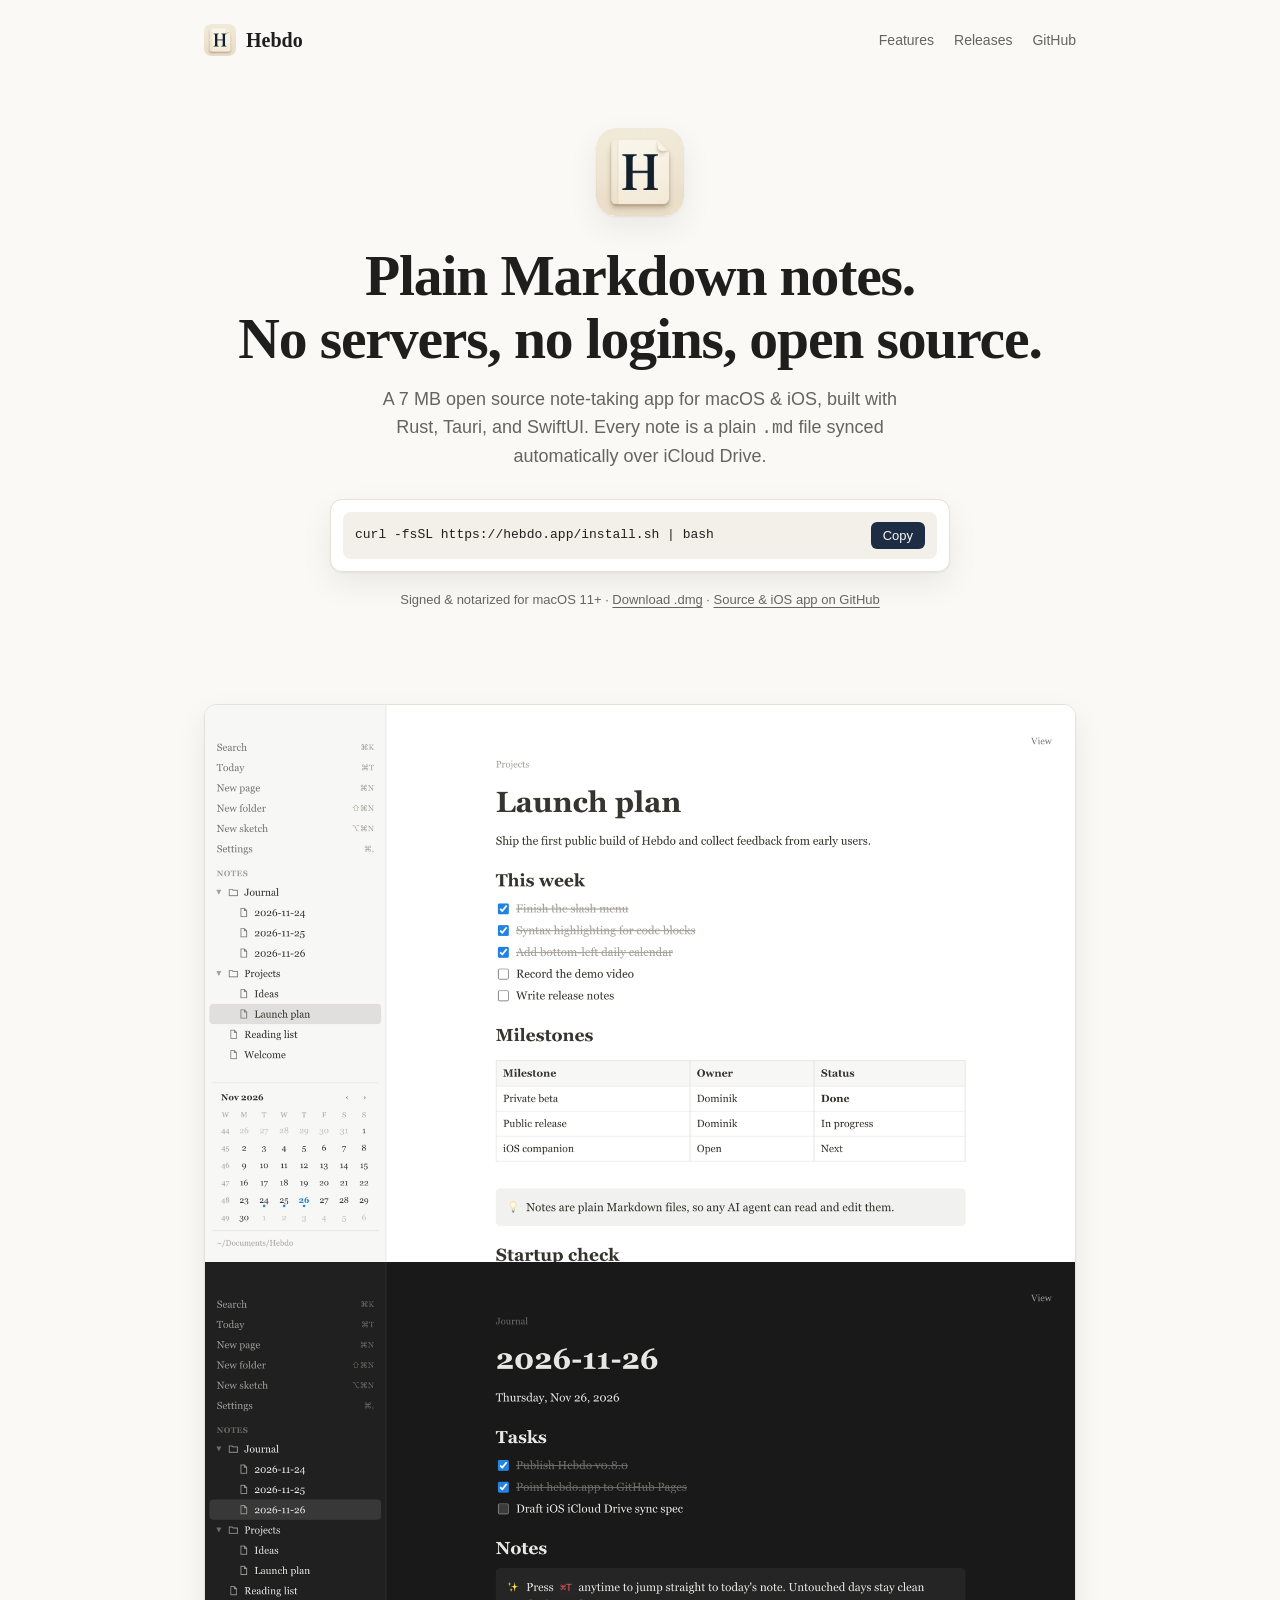
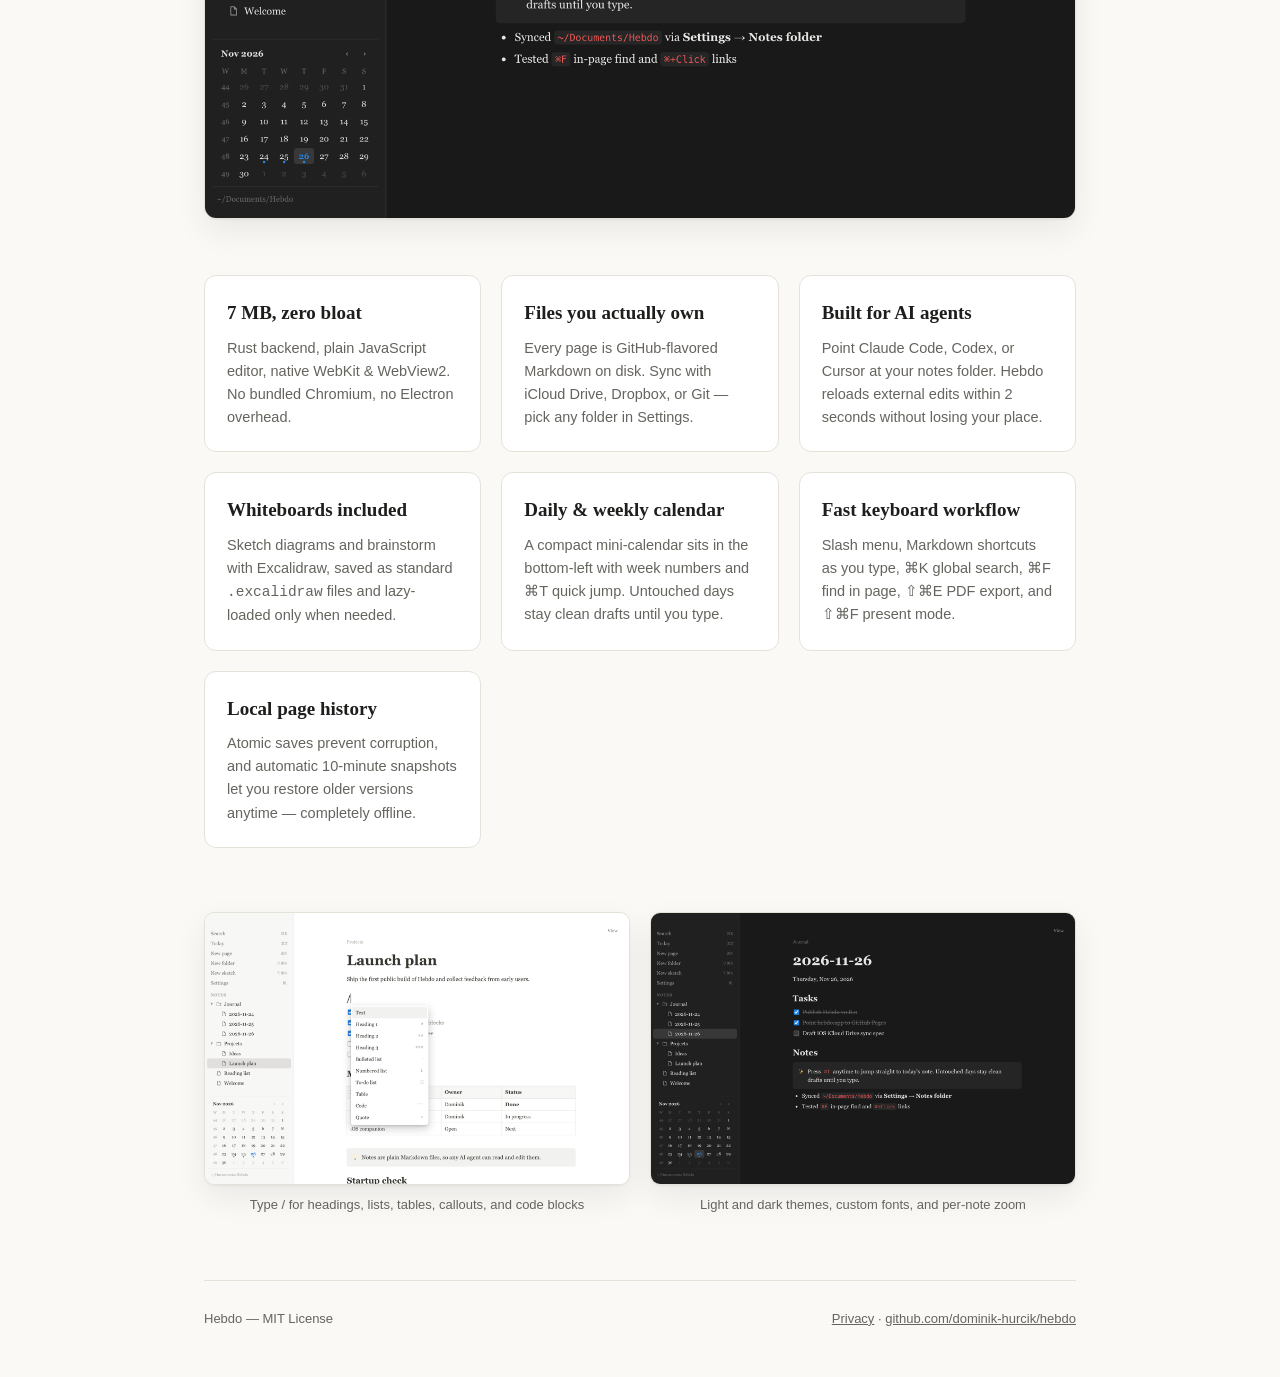
==== docs/index.html @ 8ddcd6f9 "Add iPhone Duo/iPad split layout, 720pt reading width, export compliance, and updated headline (iOS " ====
<!doctype html>
<html lang="en">
<head>
  <meta charset="utf-8">
  <meta name="viewport" content="width=device-width, initial-scale=1">
  <title>Hebdo — Fast, local Markdown notes &amp; sketches</title>
  <meta name="description" content="A fast, open source Markdown note-taking app for macOS and iOS. Synced automatically via iCloud Drive — no servers, no logins.">
  <link rel="icon" type="image/png" href="icon.png">
  <style>
    :root {
      color-scheme: light dark;
      --bg: #faf9f5;
      --surface: #ffffff;
      --subtle: #f2f0e8;
      --text: #1e1e1c;
      --muted: #66645e;
      --border: #e5e2d9;
      --accent: #1d2d44;
      --accent-fg: #faf9f5;
      --shadow: 0 1px 2px rgba(0,0,0,0.05), 0 12px 32px rgba(0,0,0,0.07);
      --serif: ui-serif, "New York", Georgia, serif;
      --sans: -apple-system, BlinkMacSystemFont, "Segoe UI", Helvetica, sans-serif;
      --mono: ui-monospace, SFMono-Regular, Menlo, monospace;
    }
    @media (prefers-color-scheme: dark) {
      :root {
        --bg: #161615;
        --surface: #1e1e1c;
        --subtle: #252522;
        --text: #ecebe4;
        --muted: #9a9890;
        --border: #2f2f2b;
        --accent: #ecebe4;
        --accent-fg: #161615;
        --shadow: 0 1px 2px rgba(0,0,0,0.3), 0 16px 40px rgba(0,0,0,0.45);
      }
    }
    * { box-sizing: border-box; }
    body {
      margin: 0;
      background: var(--bg);
      color: var(--text);
      font: 16px/1.6 var(--sans);
      -webkit-font-smoothing: antialiased;
    }
    a { color: inherit; }
    .wrap { max-width: 920px; margin: 0 auto; padding: 0 24px; }

    header {
      display: flex; align-items: center; justify-content: space-between;
      padding: 24px 0;
    }
    .brand { display: flex; align-items: center; gap: 10px; text-decoration: none; font-family: var(--serif); font-size: 20px; font-weight: 700; }
    .brand img { width: 32px; height: 32px; border-radius: 7px; }
    nav { display: flex; gap: 20px; font-size: 14px; color: var(--muted); }
    nav a { text-decoration: none; }
    nav a:hover { color: var(--text); }

    .hero { text-align: center; padding: 48px 0 40px; }
    .hero-icon { width: 88px; height: 88px; border-radius: 20px; box-shadow: var(--shadow); margin-bottom: 20px; }
    h1 {
      font-family: var(--serif);
      font-size: clamp(2.4rem, 5vw, 3.6rem);
      line-height: 1.1;
      letter-spacing: -0.02em;
      margin: 0 0 16px;
    }
    .lead {
      max-width: 560px; margin: 0 auto 28px;
      font-size: 18px; color: var(--muted); line-height: 1.55;
    }

    .install-card {
      max-width: 620px; margin: 0 auto 18px;
      background: var(--surface); border: 1px solid var(--border);
      border-radius: 12px; padding: 12px; box-shadow: var(--shadow);
      text-align: left;
    }
    .tabs { display: flex; gap: 6px; margin-bottom: 10px; }
    .tab {
      border: 0; background: none; color: var(--muted); cursor: pointer;
      padding: 5px 12px; border-radius: 7px; font: 500 13px var(--sans);
    }
    .tab.active { background: var(--subtle); color: var(--text); }
    .cmd-row {
      display: flex; align-items: center; gap: 10px;
      background: var(--subtle); border-radius: 8px; padding: 10px 12px;
    }
    .cmd-row code {
      flex: 1; font: 13px/1.4 var(--mono); overflow-x: auto; white-space: nowrap;
      user-select: all;
    }
    .copy-btn {
      flex: none; border: 0; background: var(--accent); color: var(--accent-fg);
      border-radius: 6px; padding: 6px 12px; font: 500 13px var(--sans); cursor: pointer;
    }
    .copy-btn:hover { opacity: 0.9; }
    .alt-links { font-size: 13px; color: var(--muted); }
    .alt-links a { text-decoration: underline; text-underline-offset: 3px; }

    .shot {
      margin: 40px auto 56px;
      border-radius: 12px; overflow: hidden;
      border: 1px solid var(--border); box-shadow: var(--shadow);
    }
    .shot img { display: block; width: 100%; height: auto; }
    .shot-dark { display: none; }
    @media (prefers-color-scheme: dark) {
      .shot-light { display: none; }
      .shot-dark { display: block; }
    }

    .grid {
      display: grid; grid-template-columns: repeat(auto-fit, minmax(250px, 1fr));
      gap: 20px; margin: 40px 0 64px;
    }
    .card {
      background: var(--surface); border: 1px solid var(--border);
      border-radius: 12px; padding: 22px;
    }
    .card h3 { font-family: var(--serif); font-size: 19px; margin: 0 0 8px; }
    .card p { margin: 0; font-size: 14.5px; color: var(--muted); }

    .pair {
      display: grid; grid-template-columns: repeat(auto-fit, minmax(300px, 1fr));
      gap: 20px; margin: 0 0 64px;
    }
    .pair figure { margin: 0; }
    .pair img {
      display: block; width: 100%; border-radius: 10px;
      border: 1px solid var(--border); box-shadow: var(--shadow);
    }
    .pair figcaption { font-size: 13px; color: var(--muted); text-align: center; margin-top: 10px; }

    footer {
      border-top: 1px solid var(--border);
      padding: 28px 0 48px;
      display: flex; flex-wrap: wrap; justify-content: space-between; gap: 12px;
      font-size: 13px; color: var(--muted);
    }
  </style>
</head>
<body>
  <div class="wrap">
    <header>
      <a class="brand" href="/"><img src="icon.png" alt="">Hebdo</a>
      <nav>
        <a href="#features">Features</a>
        <a href="https://github.com/dominik-hurcik/hebdo/releases/latest">Releases</a>
        <a href="https://github.com/dominik-hurcik/hebdo">GitHub</a>
      </nav>
    </header>

    <section class="hero">
      <img class="hero-icon" src="icon.png" alt="Hebdo icon">
      <h1>Plain Markdown notes.<br>No servers, no logins, open source.</h1>
      <p class="lead">
        A 7 MB open source note-taking app for macOS &amp; iOS, built with Rust, Tauri, and SwiftUI.
        Every note is a plain <code>.md</code> file synced automatically over iCloud Drive.
      </p>

      <div class="install-card">
        <div class="cmd-row">
          <code id="install-cmd">curl -fsSL https://hebdo.app/install.sh | bash</code>
          <button class="copy-btn" id="copy-btn" type="button">Copy</button>
        </div>
      </div>
      <p class="alt-links">
        Signed &amp; notarized for macOS 11+ ·
        <a href="https://github.com/dominik-hurcik/hebdo/releases/latest/download/Hebdo.dmg">Download .dmg</a> ·
        <a href="https://github.com/dominik-hurcik/hebdo">Source &amp; iOS app on GitHub</a>
      </p>
    </section>

    <div class="shot">
      <img class="shot-light" src="light.png" alt="Hebdo light theme showing to-dos, a table, a callout and a code block">
      <img class="shot-dark" src="dark.png" alt="Hebdo dark theme">
    </div>

    <section id="features" class="grid">
      <div class="card">
        <h3>7 MB, zero bloat</h3>
        <p>Rust backend, plain JavaScript editor, native WebKit &amp; WebView2. No bundled Chromium, no Electron overhead.</p>
      </div>
      <div class="card">
        <h3>Files you actually own</h3>
        <p>Every page is GitHub-flavored Markdown on disk. Sync with iCloud Drive, Dropbox, or Git — pick any folder in Settings.</p>
      </div>
      <div class="card">
        <h3>Built for AI agents</h3>
        <p>Point Claude Code, Codex, or Cursor at your notes folder. Hebdo reloads external edits within 2 seconds without losing your place.</p>
      </div>
      <div class="card">
        <h3>Whiteboards included</h3>
        <p>Sketch diagrams and brainstorm with Excalidraw, saved as standard <code>.excalidraw</code> files and lazy-loaded only when needed.</p>
      </div>
      <div class="card">
        <h3>Daily &amp; weekly calendar</h3>
        <p>A compact mini-calendar sits in the bottom-left with week numbers and ⌘T quick jump. Untouched days stay clean drafts until you type.</p>
      </div>
      <div class="card">
        <h3>Fast keyboard workflow</h3>
        <p>Slash menu, Markdown shortcuts as you type, ⌘K global search, ⌘F find in page, ⇧⌘E PDF export, and ⇧⌘F present mode.</p>
      </div>
      <div class="card">
        <h3>Local page history</h3>
        <p>Atomic saves prevent corruption, and automatic 10-minute snapshots let you restore older versions anytime — completely offline.</p>
      </div>
    </section>

    <section class="pair">
      <figure>
        <img src="slash.png" alt="Slash menu with block types">
        <figcaption>Type / for headings, lists, tables, callouts, and code blocks</figcaption>
      </figure>
      <figure>
        <img src="dark.png" alt="Hebdo dark theme">
        <figcaption>Light and dark themes, custom fonts, and per-note zoom</figcaption>
      </figure>
    </section>

    <footer>
      <span>Hebdo — MIT License</span>
      <span><a href="privacy.html">Privacy</a> · <a href="https://github.com/dominik-hurcik/hebdo">github.com/dominik-hurcik/hebdo</a></span>
    </footer>
  </div>

  <script>
    const cmdEl = document.getElementById('install-cmd');
    const copyBtn = document.getElementById('copy-btn');
    copyBtn.addEventListener('click', () => {
      navigator.clipboard.writeText(cmdEl.textContent).then(() => {
        copyBtn.textContent = 'Copied';
        setTimeout(() => (copyBtn.textContent = 'Copy'), 1500);
      });
    });
  </script>
</body>
</html>
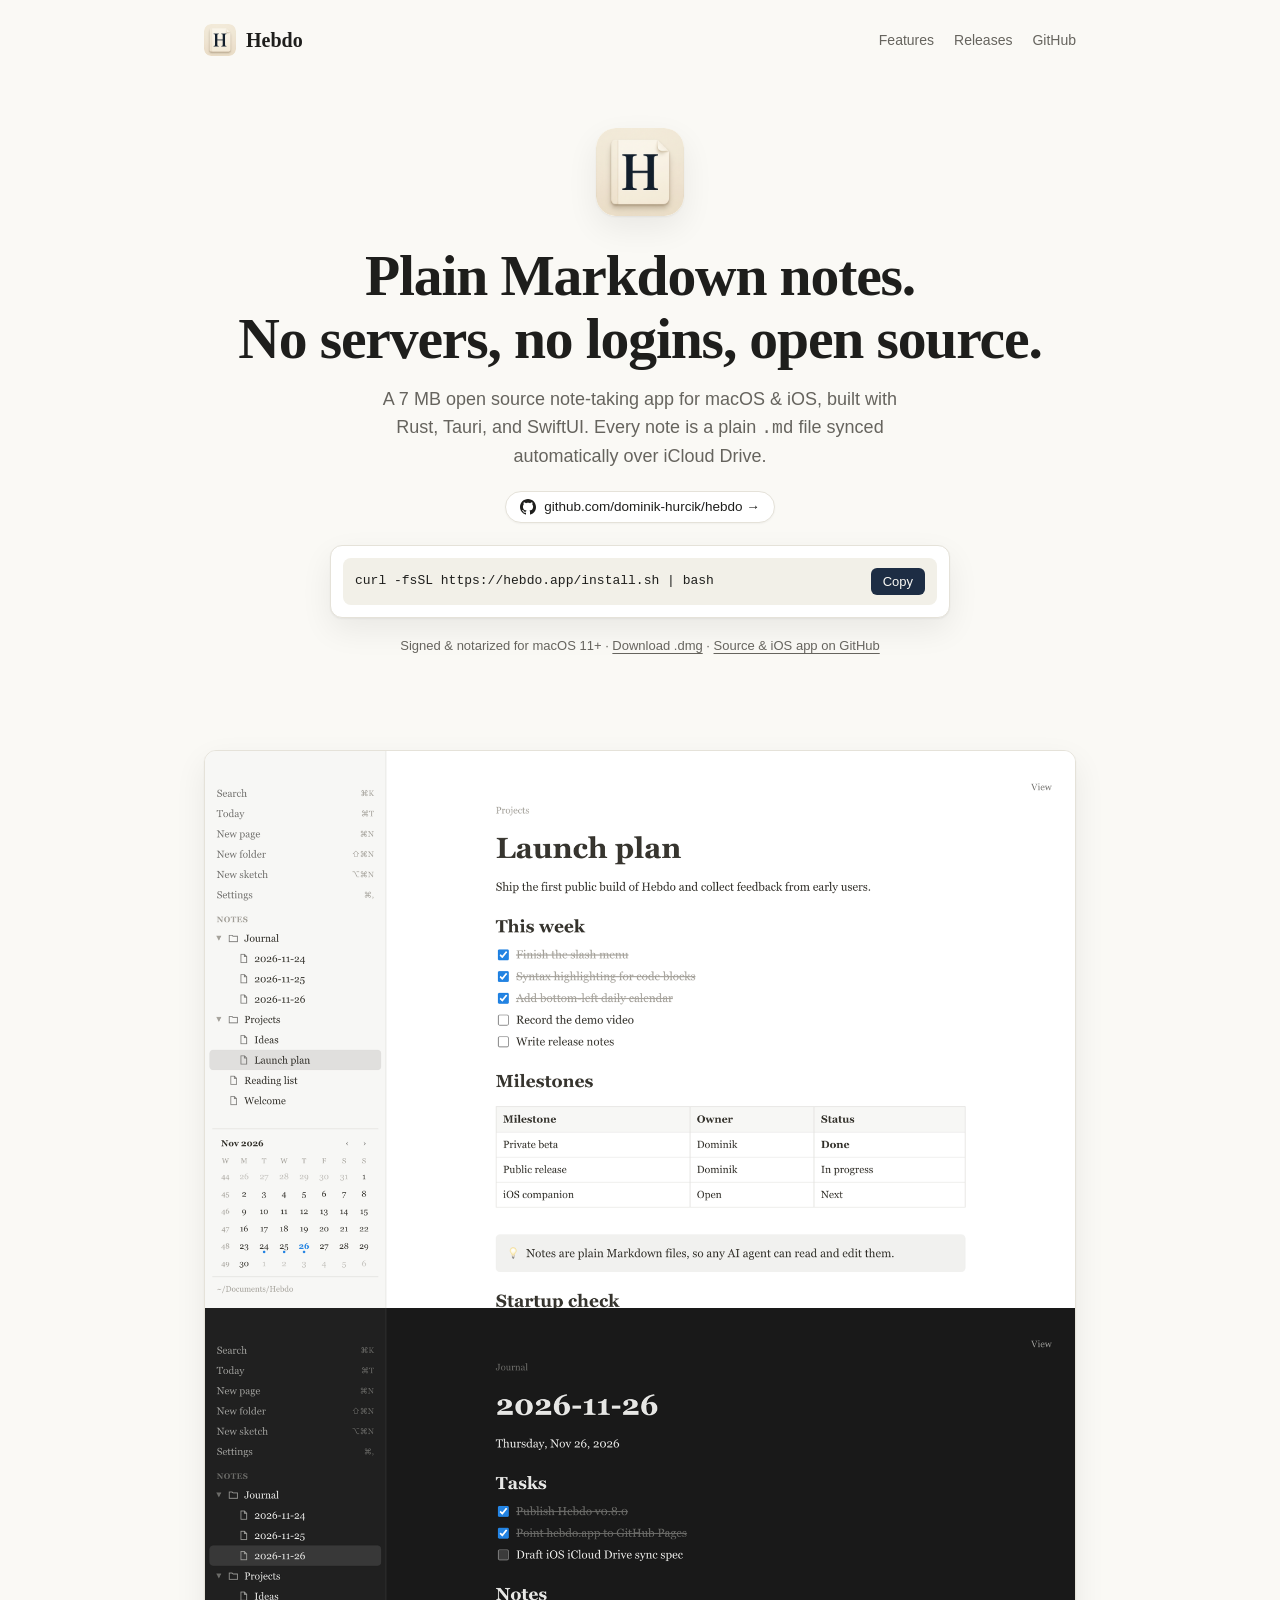
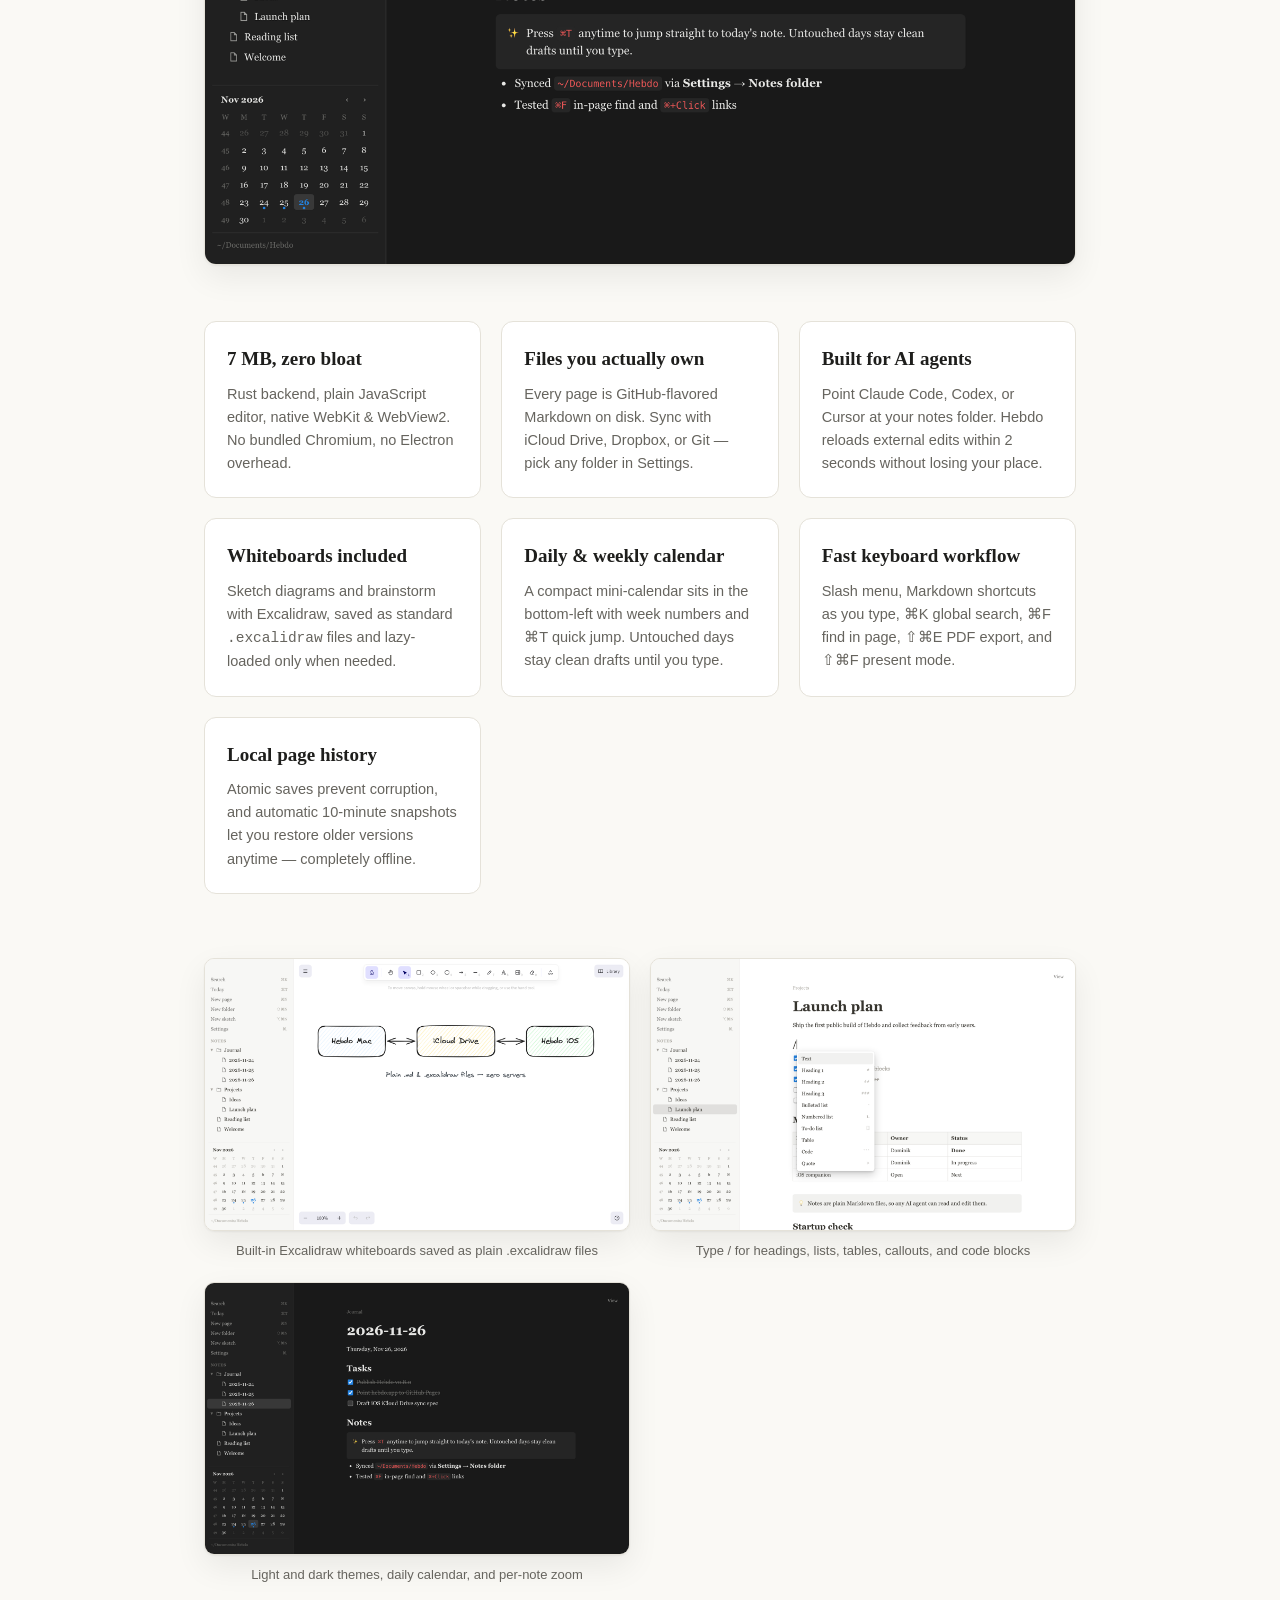
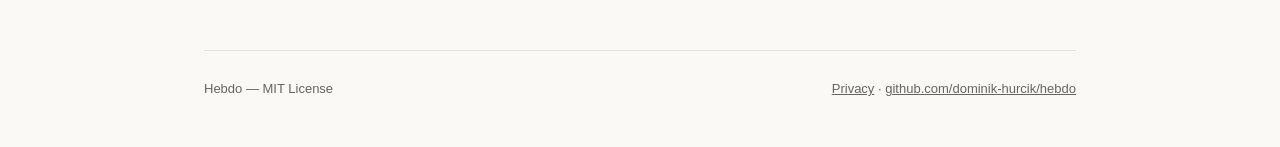
==== commit 60f8a706: "Add Sketch whiteboard screenshot and GitHub pill link to hebdo.app" ====
--- a/docs/index.html
+++ b/docs/index.html
@@ -66,9 +66,19 @@
       margin: 0 0 16px;
     }
     .lead {
-      max-width: 560px; margin: 0 auto 28px;
+      max-width: 560px; margin: 0 auto 20px;
       font-size: 18px; color: var(--muted); line-height: 1.55;
     }
+    .gh-pill {
+      display: inline-flex; align-items: center; gap: 8px;
+      margin: 0 auto 22px; padding: 7px 14px;
+      border-radius: 999px; border: 1px solid var(--border);
+      background: var(--surface); color: var(--text);
+      text-decoration: none; font: 500 13.5px var(--sans);
+      box-shadow: 0 1px 2px rgba(0,0,0,0.04);
+    }
+    .gh-pill:hover { border-color: var(--muted); }
+    .gh-pill svg { width: 16px; height: 16px; fill: currentColor; }
 
     .install-card {
       max-width: 620px; margin: 0 auto 18px;
@@ -159,6 +169,11 @@
         Every note is a plain <code>.md</code> file synced automatically over iCloud Drive.
       </p>
 
+      <a class="gh-pill" href="https://github.com/dominik-hurcik/hebdo">
+        <svg viewBox="0 0 16 16" aria-hidden="true"><path d="M8 0C3.58 0 0 3.58 0 8c0 3.54 2.29 6.53 5.47 7.59.4.07.55-.17.55-.38 0-.19-.01-.82-.01-1.49-2.01.37-2.53-.49-2.69-.94-.09-.23-.48-.94-.82-1.13-.28-.15-.68-.52-.01-.53.63-.01 1.08.58 1.23.82.72 1.21 1.87.87 2.33.66.07-.52.28-.87.51-1.07-1.78-.2-3.64-.89-3.64-3.95 0-.87.31-1.59.82-2.15-.08-.2-.36-1.02.08-2.12 0 0 .67-.21 2.2.82.64-.18 1.32-.27 2-.27.68 0 1.36.09 2 .27 1.53-1.04 2.2-.82 2.2-.82.44 1.1.16 1.92.08 2.12.51.56.82 1.27.82 2.15 0 3.07-1.87 3.75-3.65 3.95.29.25.54.73.54 1.48 0 1.07-.01 1.93-.01 2.2 0 .21.15.46.55.38A8.01 8.01 0 0 0 16 8c0-4.42-3.58-8-8-8z"/></svg>
+        github.com/dominik-hurcik/hebdo →
+      </a>
+
       <div class="install-card">
         <div class="cmd-row">
           <code id="install-cmd">curl -fsSL https://hebdo.app/install.sh | bash</code>
@@ -210,12 +225,16 @@
 
     <section class="pair">
       <figure>
+        <img src="sketch.png" alt="Built-in Excalidraw whiteboard in Hebdo">
+        <figcaption>Built-in Excalidraw whiteboards saved as plain .excalidraw files</figcaption>
+      </figure>
+      <figure>
         <img src="slash.png" alt="Slash menu with block types">
         <figcaption>Type / for headings, lists, tables, callouts, and code blocks</figcaption>
       </figure>
       <figure>
         <img src="dark.png" alt="Hebdo dark theme">
-        <figcaption>Light and dark themes, custom fonts, and per-note zoom</figcaption>
+        <figcaption>Light and dark themes, daily calendar, and per-note zoom</figcaption>
       </figure>
     </section>
 
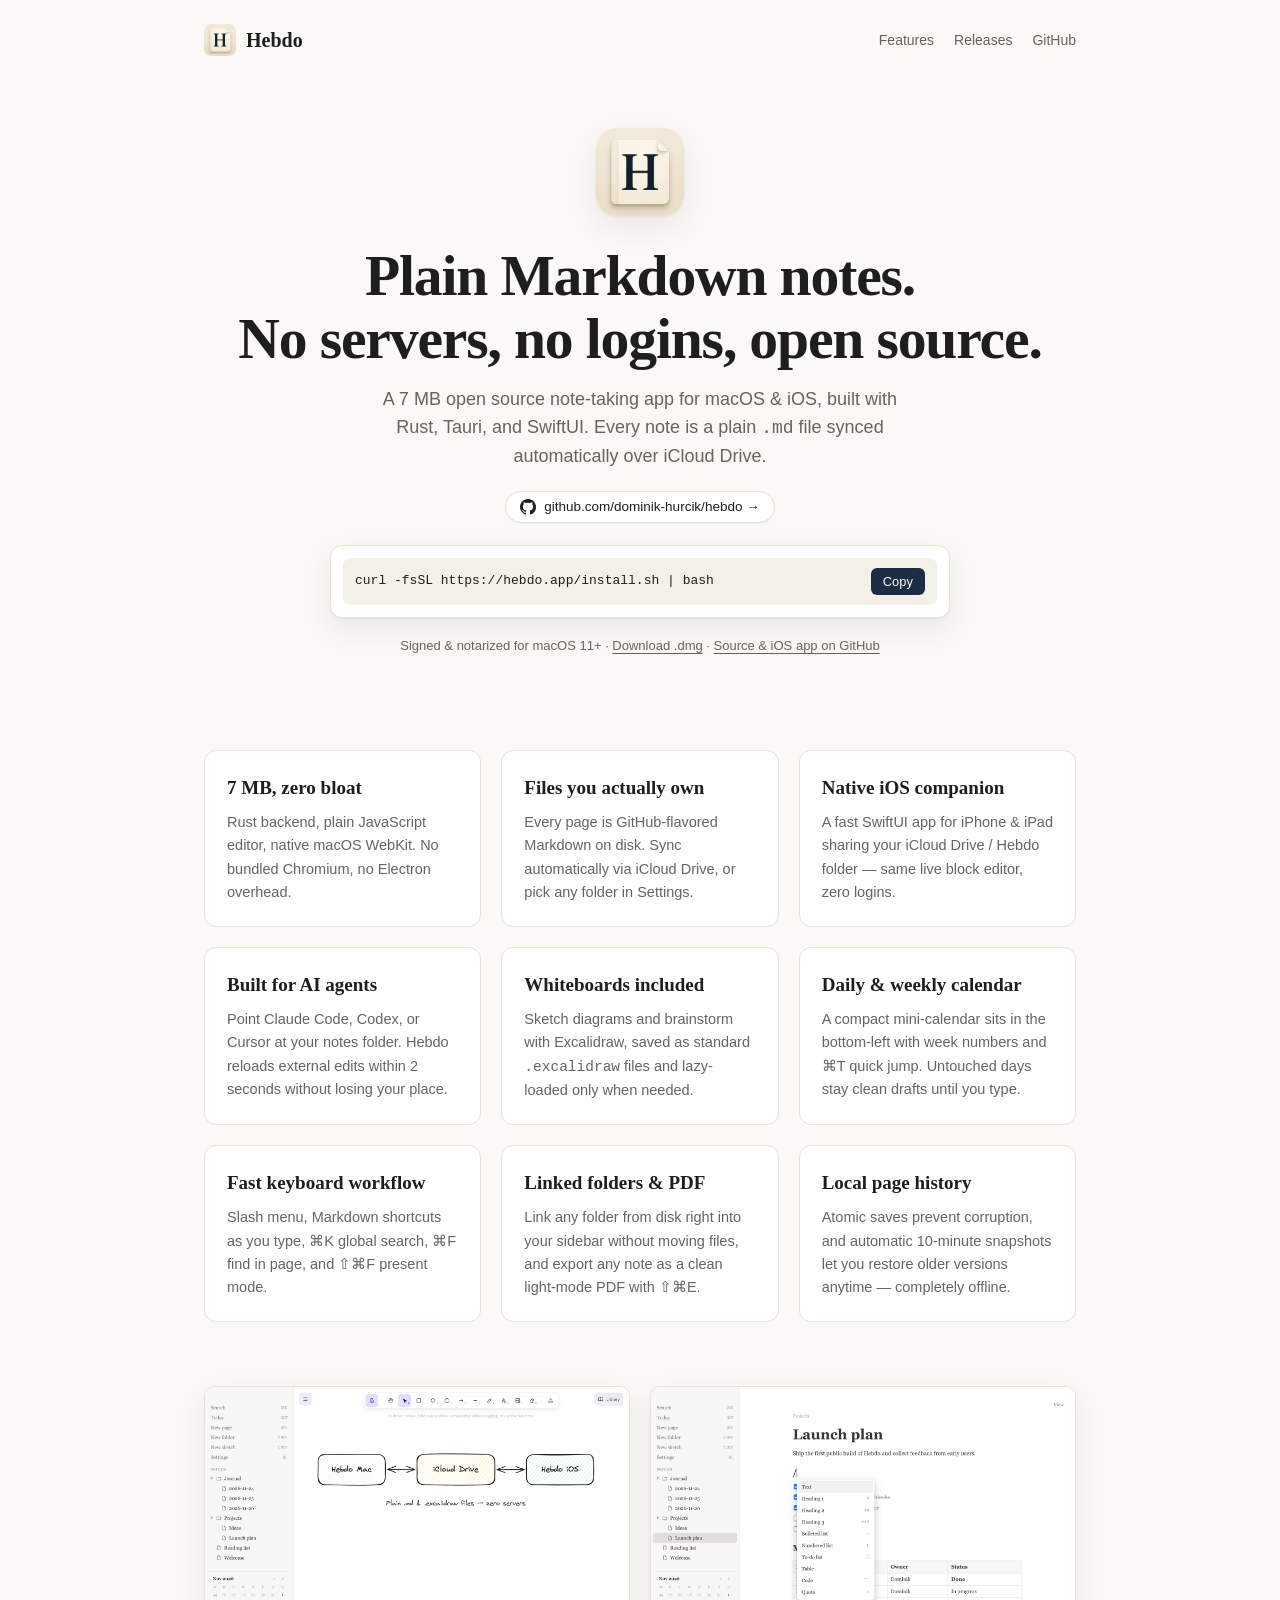
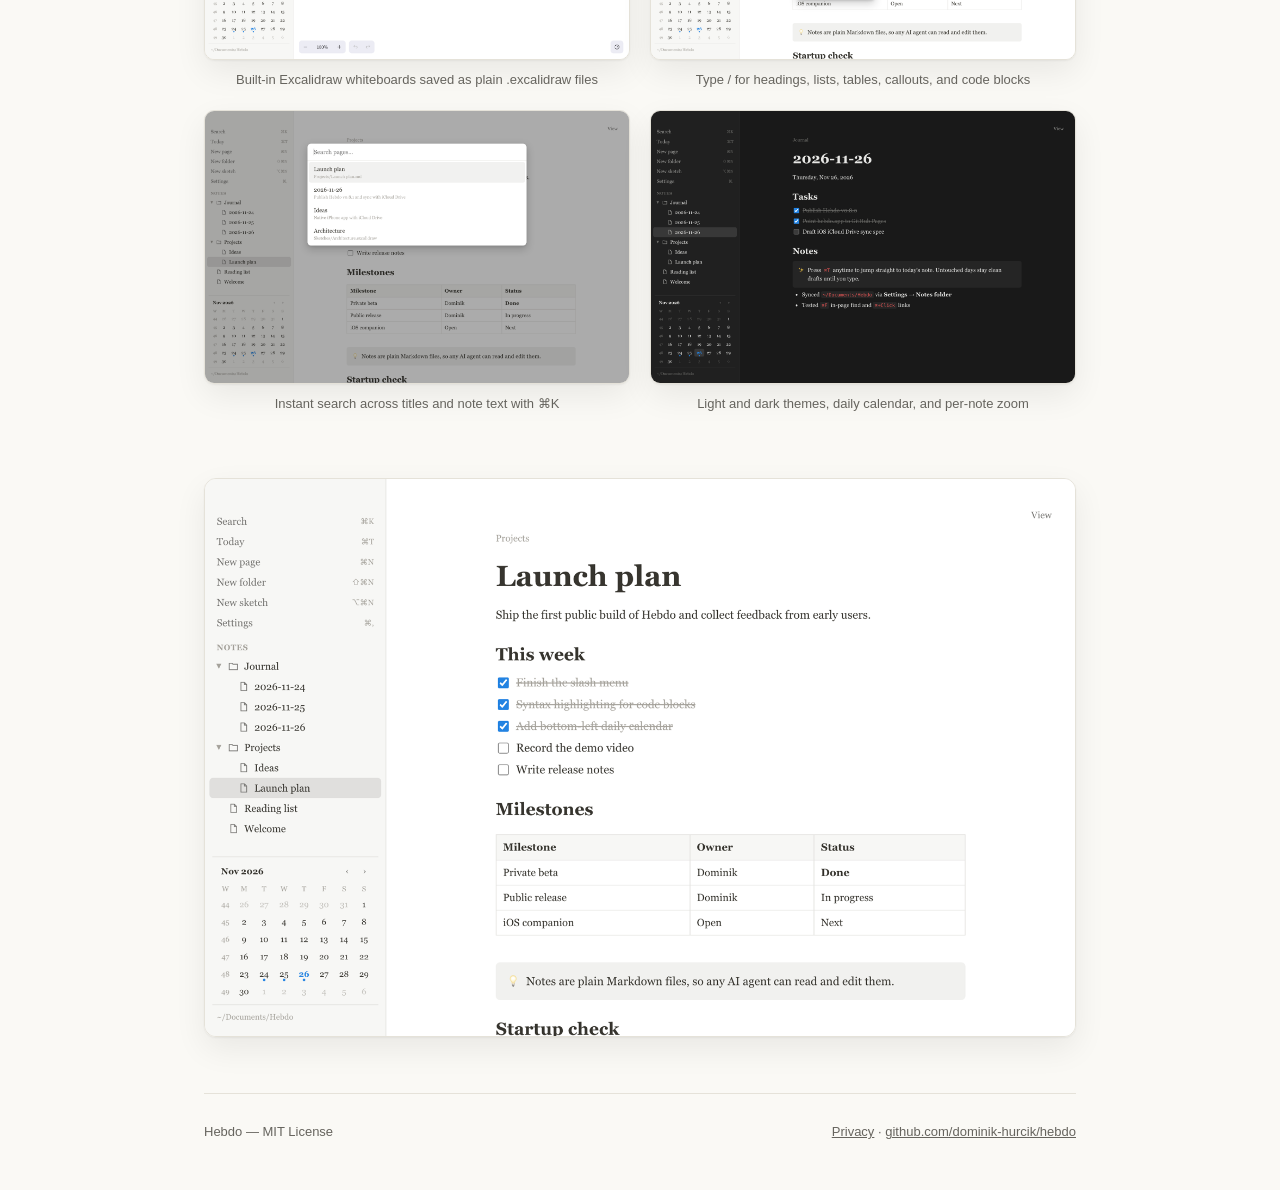
==== commit fe22aa0f: "Balance hebdo.app grids (3x3 features, 2x2 showcase) and reorder above hero shot" ====
--- a/docs/index.html
+++ b/docs/index.html
@@ -3,9 +3,11 @@
 <head>
   <meta charset="utf-8">
   <meta name="viewport" content="width=device-width, initial-scale=1">
-  <title>Hebdo — Fast, local Markdown notes &amp; sketches</title>
+  <title>Hebdo | Fast, local Markdown notes &amp; sketches</title>
   <meta name="description" content="A fast, open source Markdown note-taking app for macOS and iOS. Synced automatically via iCloud Drive — no servers, no logins.">
+  <link rel="icon" href="favicon.ico" sizes="any">
   <link rel="icon" type="image/png" href="icon.png">
+  <link rel="apple-touch-icon" href="icon.png">
   <style>
     :root {
       color-scheme: light dark;
@@ -114,10 +116,10 @@
       border: 1px solid var(--border); box-shadow: var(--shadow);
     }
     .shot img { display: block; width: 100%; height: auto; }
-    .shot-dark { display: none; }
+    .shot img.shot-dark { display: none; }
     @media (prefers-color-scheme: dark) {
-      .shot-light { display: none; }
-      .shot-dark { display: block; }
+      .shot img.shot-light { display: none; }
+      .shot img.shot-dark { display: block; }
     }
 
     .grid {
@@ -187,56 +189,68 @@
       </p>
     </section>
 
+    <section id="features" class="grid">
+      <div class="card">
+        <h3>7 MB, zero bloat</h3>
+        <p>Rust backend, plain JavaScript editor, native macOS WebKit. No bundled Chromium, no Electron overhead.</p>
+      </div>
+      <div class="card">
+        <h3>Files you actually own</h3>
+        <p>Every page is GitHub-flavored Markdown on disk. Sync automatically via iCloud Drive, or pick any folder in Settings.</p>
+      </div>
+      <div class="card">
+        <h3>Native iOS companion</h3>
+        <p>A fast SwiftUI app for iPhone &amp; iPad sharing your iCloud Drive / Hebdo folder — same live block editor, zero logins.</p>
+      </div>
+      <div class="card">
+        <h3>Built for AI agents</h3>
+        <p>Point Claude Code, Codex, or Cursor at your notes folder. Hebdo reloads external edits within 2 seconds without losing your place.</p>
+      </div>
+      <div class="card">
+        <h3>Whiteboards included</h3>
+        <p>Sketch diagrams and brainstorm with Excalidraw, saved as standard <code>.excalidraw</code> files and lazy-loaded only when needed.</p>
+      </div>
+      <div class="card">
+        <h3>Daily &amp; weekly calendar</h3>
+        <p>A compact mini-calendar sits in the bottom-left with week numbers and ⌘T quick jump. Untouched days stay clean drafts until you type.</p>
+      </div>
+      <div class="card">
+        <h3>Fast keyboard workflow</h3>
+        <p>Slash menu, Markdown shortcuts as you type, ⌘K global search, ⌘F find in page, and ⇧⌘F present mode.</p>
+      </div>
+      <div class="card">
+        <h3>Linked folders &amp; PDF</h3>
+        <p>Link any folder from disk right into your sidebar without moving files, and export any note as a clean light-mode PDF with ⇧⌘E.</p>
+      </div>
+      <div class="card">
+        <h3>Local page history</h3>
+        <p>Atomic saves prevent corruption, and automatic 10-minute snapshots let you restore older versions anytime — completely offline.</p>
+      </div>
+    </section>
+
+    <section class="pair">
+      <figure>
+        <img src="sketch.png" alt="Built-in Excalidraw whiteboard in Hebdo">
+        <figcaption>Built-in Excalidraw whiteboards saved as plain .excalidraw files</figcaption>
+      </figure>
+      <figure>
+        <img src="slash.png" alt="Slash menu with block types">
+        <figcaption>Type / for headings, lists, tables, callouts, and code blocks</figcaption>
+      </figure>
+      <figure>
+        <img src="search.png" alt="Global search palette with Cmd+K">
+        <figcaption>Instant search across titles and note text with ⌘K</figcaption>
+      </figure>
+      <figure>
+        <img src="dark.png" alt="Hebdo dark theme">
+        <figcaption>Light and dark themes, daily calendar, and per-note zoom</figcaption>
+      </figure>
+    </section>
+
     <div class="shot">
       <img class="shot-light" src="light.png" alt="Hebdo light theme showing to-dos, a table, a callout and a code block">
       <img class="shot-dark" src="dark.png" alt="Hebdo dark theme">
     </div>
-
-    <section id="features" class="grid">
-      <div class="card">
-        <h3>7 MB, zero bloat</h3>
-        <p>Rust backend, plain JavaScript editor, native WebKit &amp; WebView2. No bundled Chromium, no Electron overhead.</p>
-      </div>
-      <div class="card">
-        <h3>Files you actually own</h3>
-        <p>Every page is GitHub-flavored Markdown on disk. Sync with iCloud Drive, Dropbox, or Git — pick any folder in Settings.</p>
-      </div>
-      <div class="card">
-        <h3>Built for AI agents</h3>
-        <p>Point Claude Code, Codex, or Cursor at your notes folder. Hebdo reloads external edits within 2 seconds without losing your place.</p>
-      </div>
-      <div class="card">
-        <h3>Whiteboards included</h3>
-        <p>Sketch diagrams and brainstorm with Excalidraw, saved as standard <code>.excalidraw</code> files and lazy-loaded only when needed.</p>
-      </div>
-      <div class="card">
-        <h3>Daily &amp; weekly calendar</h3>
-        <p>A compact mini-calendar sits in the bottom-left with week numbers and ⌘T quick jump. Untouched days stay clean drafts until you type.</p>
-      </div>
-      <div class="card">
-        <h3>Fast keyboard workflow</h3>
-        <p>Slash menu, Markdown shortcuts as you type, ⌘K global search, ⌘F find in page, ⇧⌘E PDF export, and ⇧⌘F present mode.</p>
-      </div>
-      <div class="card">
-        <h3>Local page history</h3>
-        <p>Atomic saves prevent corruption, and automatic 10-minute snapshots let you restore older versions anytime — completely offline.</p>
-      </div>
-    </section>
-
-    <section class="pair">
-      <figure>
-        <img src="sketch.png" alt="Built-in Excalidraw whiteboard in Hebdo">
-        <figcaption>Built-in Excalidraw whiteboards saved as plain .excalidraw files</figcaption>
-      </figure>
-      <figure>
-        <img src="slash.png" alt="Slash menu with block types">
-        <figcaption>Type / for headings, lists, tables, callouts, and code blocks</figcaption>
-      </figure>
-      <figure>
-        <img src="dark.png" alt="Hebdo dark theme">
-        <figcaption>Light and dark themes, daily calendar, and per-note zoom</figcaption>
-      </figure>
-    </section>
 
     <footer>
       <span>Hebdo — MIT License</span>
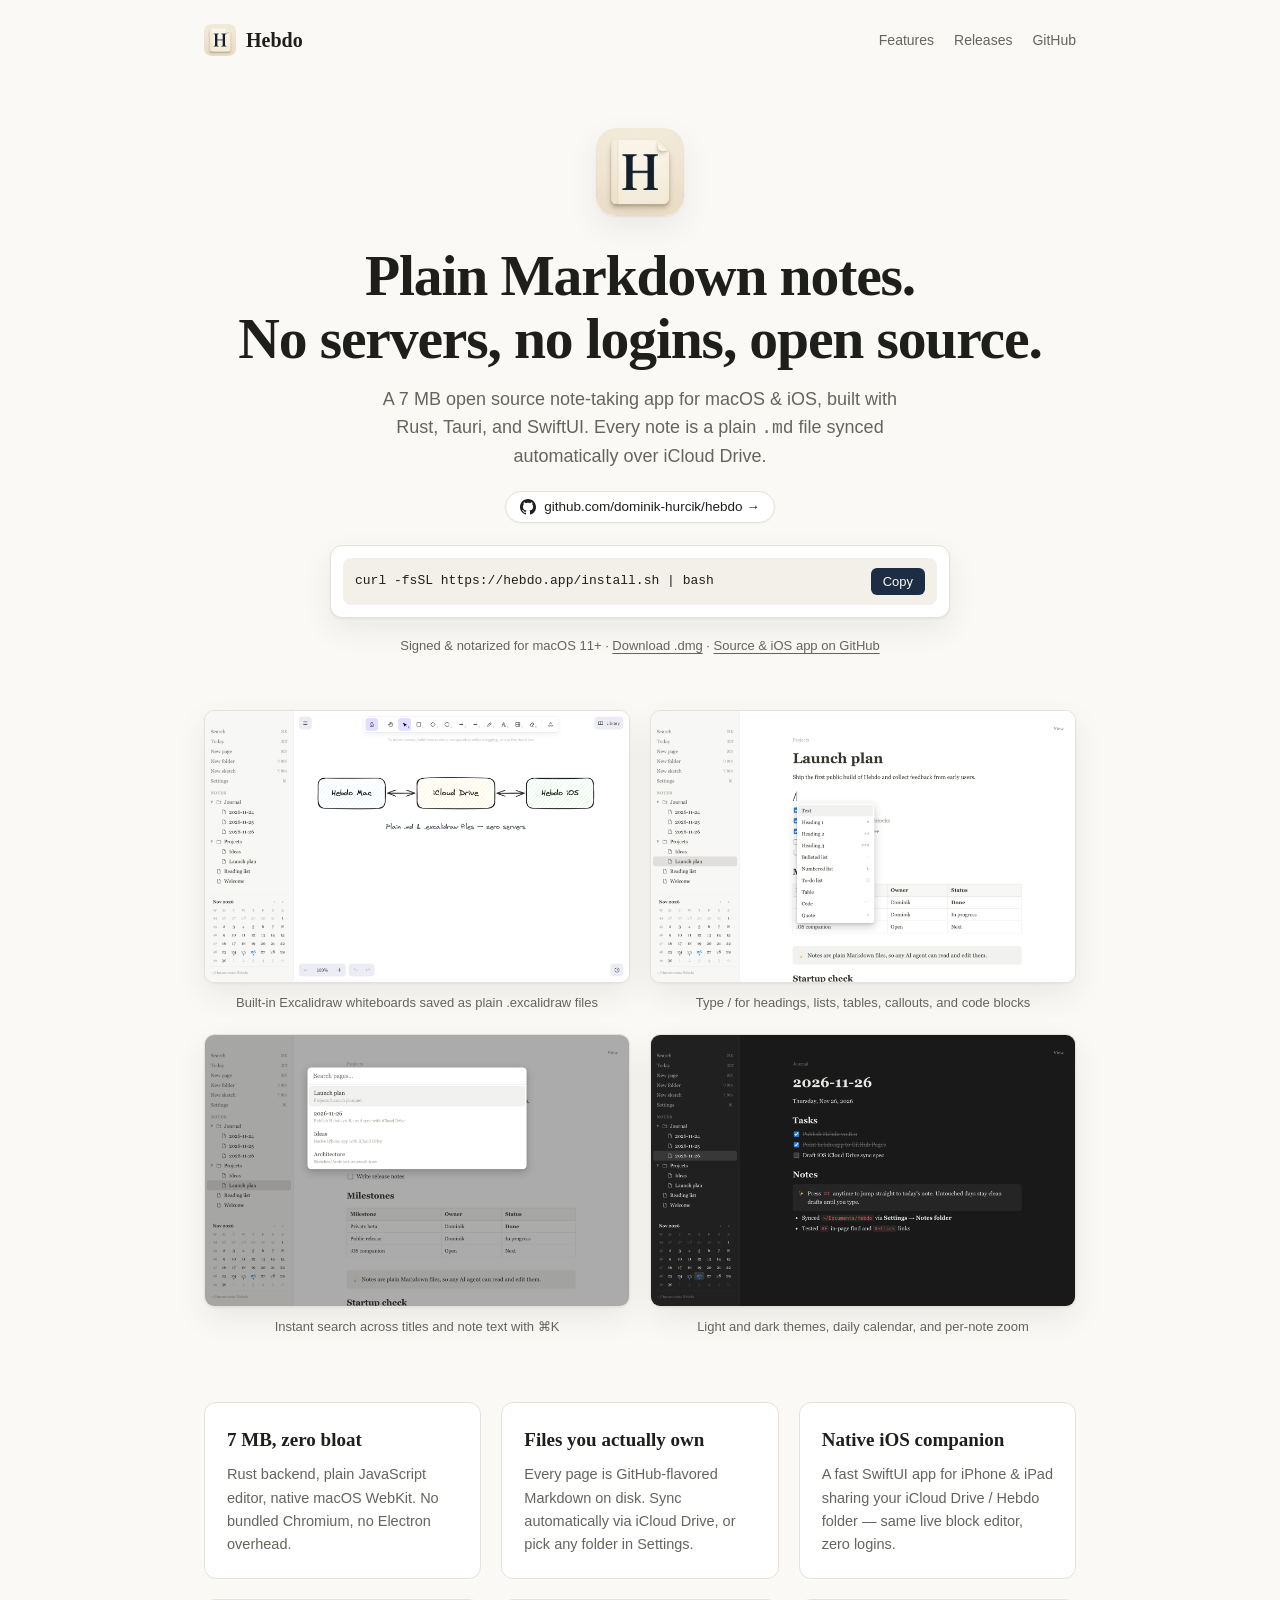
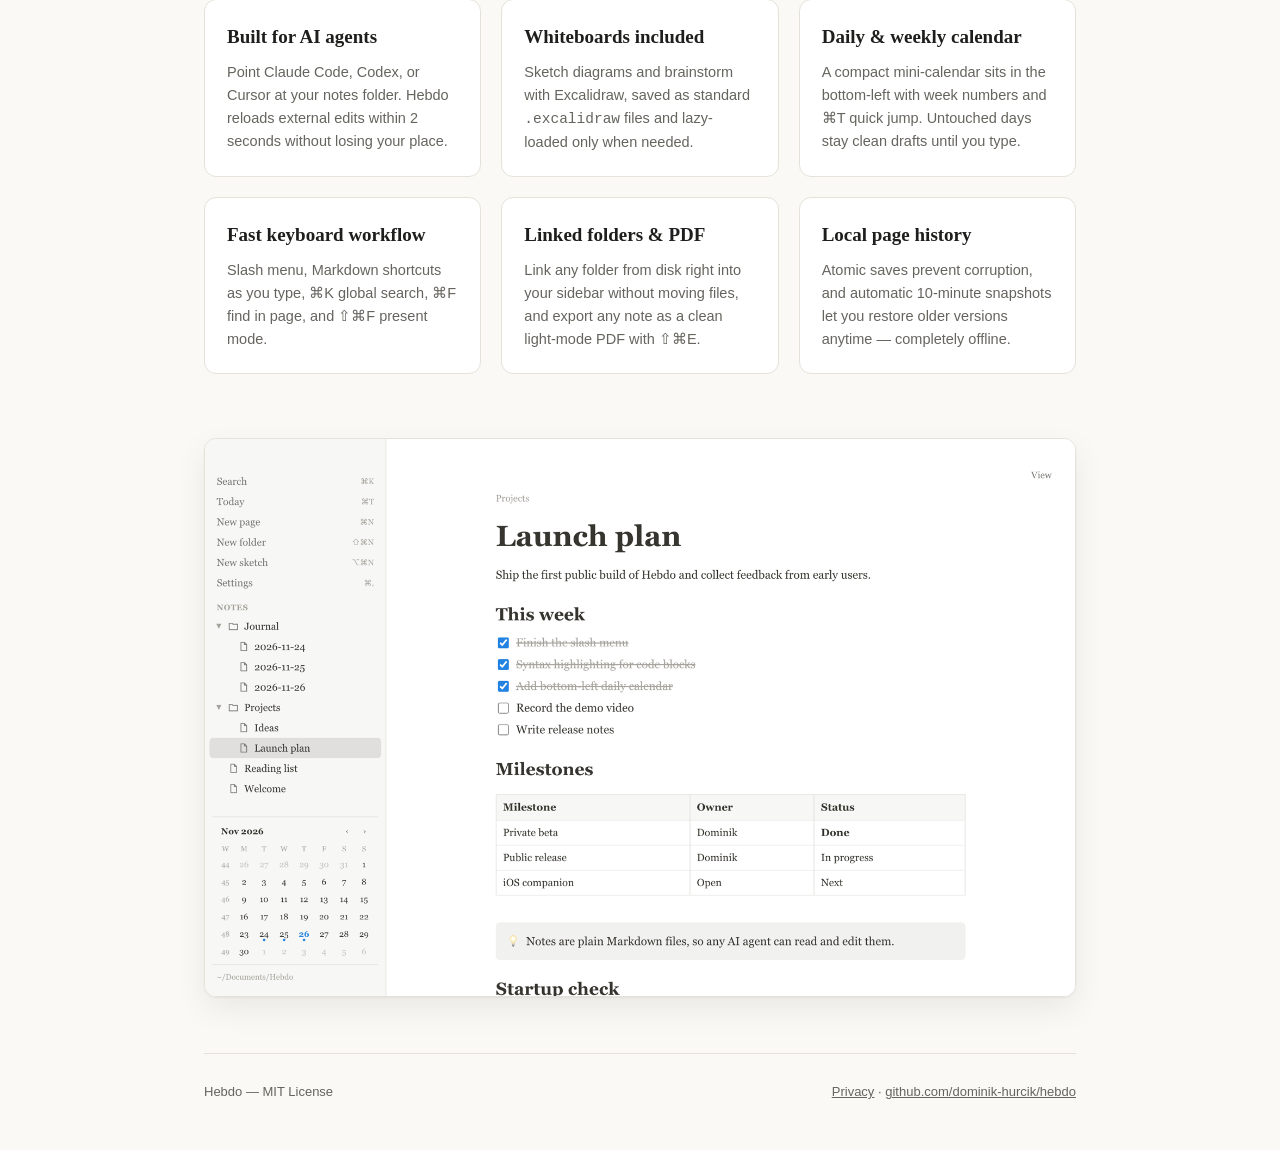
==== commit 3656827d: "Move 2x2 screenshot showcase above the 3x3 feature cards" ====
--- a/docs/index.html
+++ b/docs/index.html
@@ -189,6 +189,25 @@
       </p>
     </section>
 
+    <section class="pair">
+      <figure>
+        <img src="sketch.png" alt="Built-in Excalidraw whiteboard in Hebdo">
+        <figcaption>Built-in Excalidraw whiteboards saved as plain .excalidraw files</figcaption>
+      </figure>
+      <figure>
+        <img src="slash.png" alt="Slash menu with block types">
+        <figcaption>Type / for headings, lists, tables, callouts, and code blocks</figcaption>
+      </figure>
+      <figure>
+        <img src="search.png" alt="Global search palette with Cmd+K">
+        <figcaption>Instant search across titles and note text with ⌘K</figcaption>
+      </figure>
+      <figure>
+        <img src="dark.png" alt="Hebdo dark theme">
+        <figcaption>Light and dark themes, daily calendar, and per-note zoom</figcaption>
+      </figure>
+    </section>
+
     <section id="features" class="grid">
       <div class="card">
         <h3>7 MB, zero bloat</h3>
@@ -226,25 +245,6 @@
         <h3>Local page history</h3>
         <p>Atomic saves prevent corruption, and automatic 10-minute snapshots let you restore older versions anytime — completely offline.</p>
       </div>
-    </section>
-
-    <section class="pair">
-      <figure>
-        <img src="sketch.png" alt="Built-in Excalidraw whiteboard in Hebdo">
-        <figcaption>Built-in Excalidraw whiteboards saved as plain .excalidraw files</figcaption>
-      </figure>
-      <figure>
-        <img src="slash.png" alt="Slash menu with block types">
-        <figcaption>Type / for headings, lists, tables, callouts, and code blocks</figcaption>
-      </figure>
-      <figure>
-        <img src="search.png" alt="Global search palette with Cmd+K">
-        <figcaption>Instant search across titles and note text with ⌘K</figcaption>
-      </figure>
-      <figure>
-        <img src="dark.png" alt="Hebdo dark theme">
-        <figcaption>Light and dark themes, daily calendar, and per-note zoom</figcaption>
-      </figure>
     </section>
 
     <div class="shot">
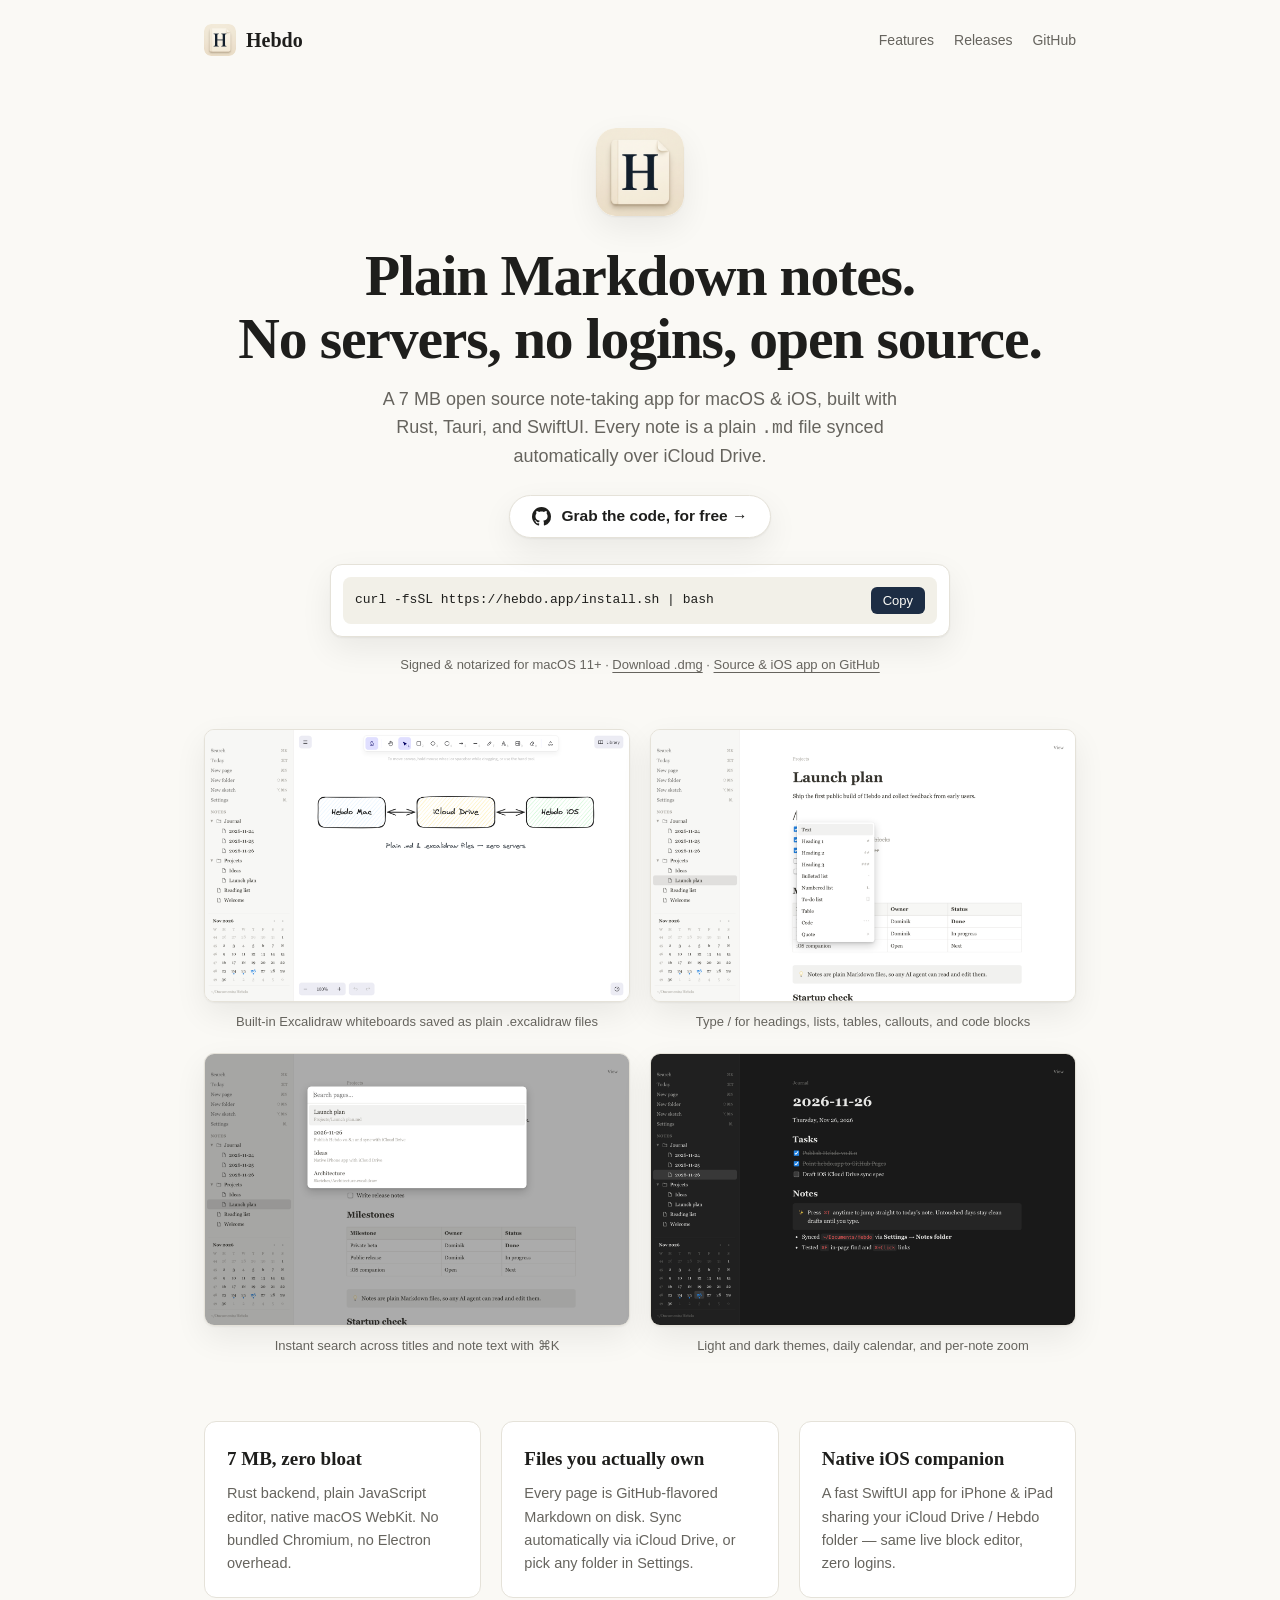
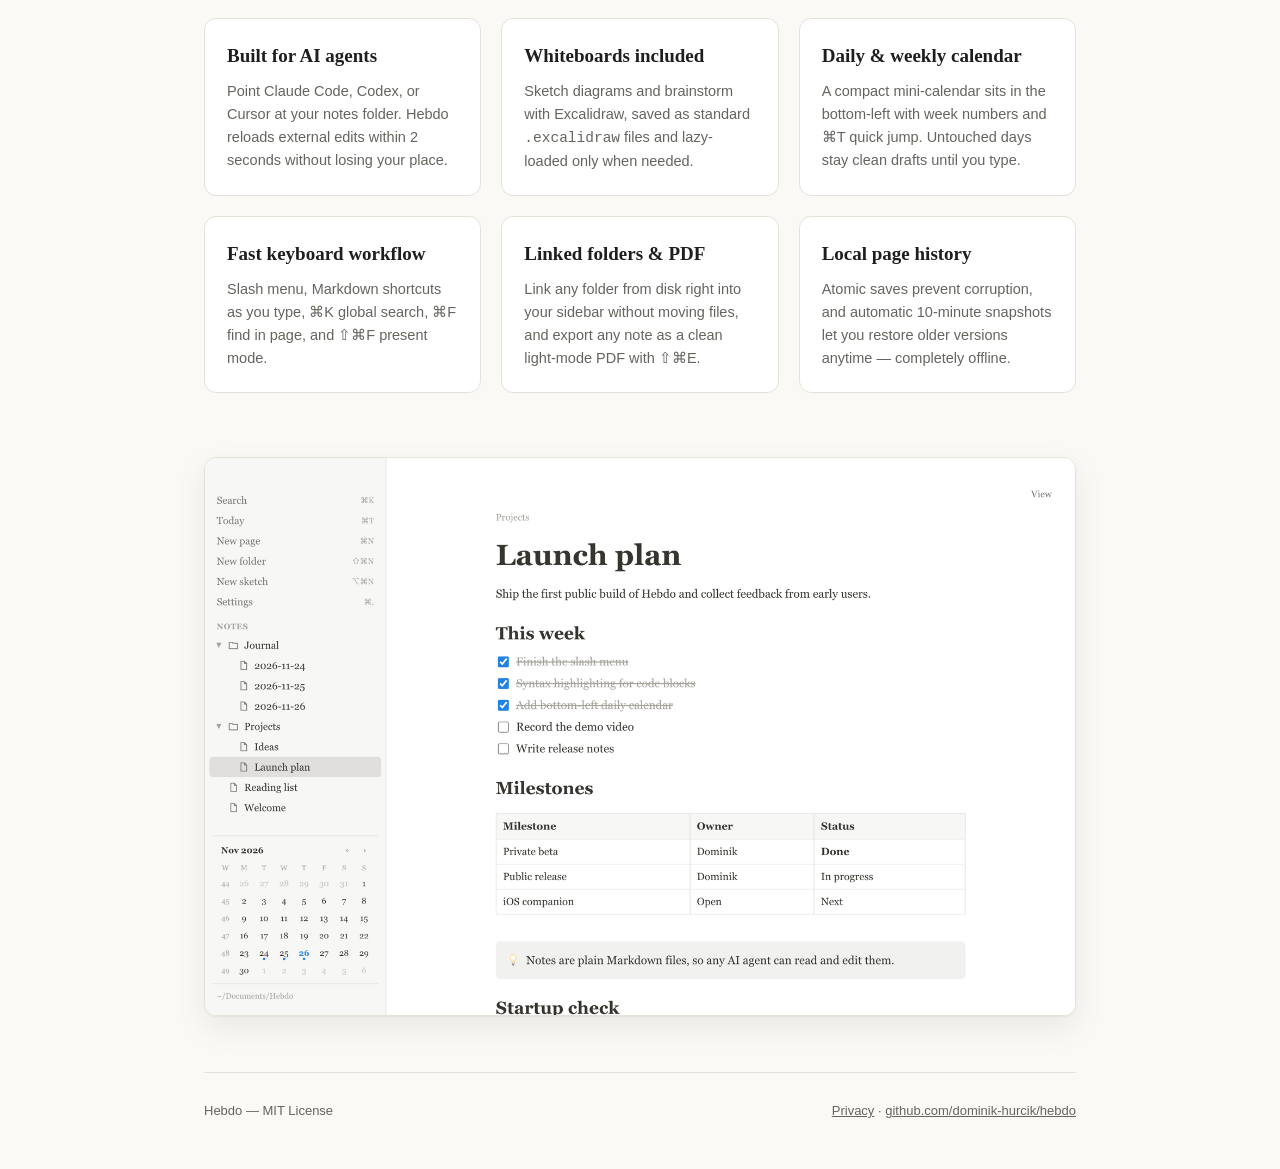
==== commit 57ee14b7: "Make GitHub pill larger with 'Grab the code, for free' CTA" ====
--- a/docs/index.html
+++ b/docs/index.html
@@ -72,15 +72,16 @@
       font-size: 18px; color: var(--muted); line-height: 1.55;
     }
     .gh-pill {
-      display: inline-flex; align-items: center; gap: 8px;
-      margin: 0 auto 22px; padding: 7px 14px;
+      display: inline-flex; align-items: center; gap: 10px;
+      margin: 4px auto 26px; padding: 11px 22px;
       border-radius: 999px; border: 1px solid var(--border);
       background: var(--surface); color: var(--text);
-      text-decoration: none; font: 500 13.5px var(--sans);
-      box-shadow: 0 1px 2px rgba(0,0,0,0.04);
-    }
-    .gh-pill:hover { border-color: var(--muted); }
-    .gh-pill svg { width: 16px; height: 16px; fill: currentColor; }
+      text-decoration: none; font: 600 15.5px var(--sans);
+      box-shadow: var(--shadow);
+      transition: transform 0.12s ease, border-color 0.12s ease;
+    }
+    .gh-pill:hover { border-color: var(--muted); transform: translateY(-1px); }
+    .gh-pill svg { width: 19px; height: 19px; fill: currentColor; }
 
     .install-card {
       max-width: 620px; margin: 0 auto 18px;
@@ -173,7 +174,7 @@
 
       <a class="gh-pill" href="https://github.com/dominik-hurcik/hebdo">
         <svg viewBox="0 0 16 16" aria-hidden="true"><path d="M8 0C3.58 0 0 3.58 0 8c0 3.54 2.29 6.53 5.47 7.59.4.07.55-.17.55-.38 0-.19-.01-.82-.01-1.49-2.01.37-2.53-.49-2.69-.94-.09-.23-.48-.94-.82-1.13-.28-.15-.68-.52-.01-.53.63-.01 1.08.58 1.23.82.72 1.21 1.87.87 2.33.66.07-.52.28-.87.51-1.07-1.78-.2-3.64-.89-3.64-3.95 0-.87.31-1.59.82-2.15-.08-.2-.36-1.02.08-2.12 0 0 .67-.21 2.2.82.64-.18 1.32-.27 2-.27.68 0 1.36.09 2 .27 1.53-1.04 2.2-.82 2.2-.82.44 1.1.16 1.92.08 2.12.51.56.82 1.27.82 2.15 0 3.07-1.87 3.75-3.65 3.95.29.25.54.73.54 1.48 0 1.07-.01 1.93-.01 2.2 0 .21.15.46.55.38A8.01 8.01 0 0 0 16 8c0-4.42-3.58-8-8-8z"/></svg>
-        github.com/dominik-hurcik/hebdo →
+        Grab the code, for free →
       </a>
 
       <div class="install-card">
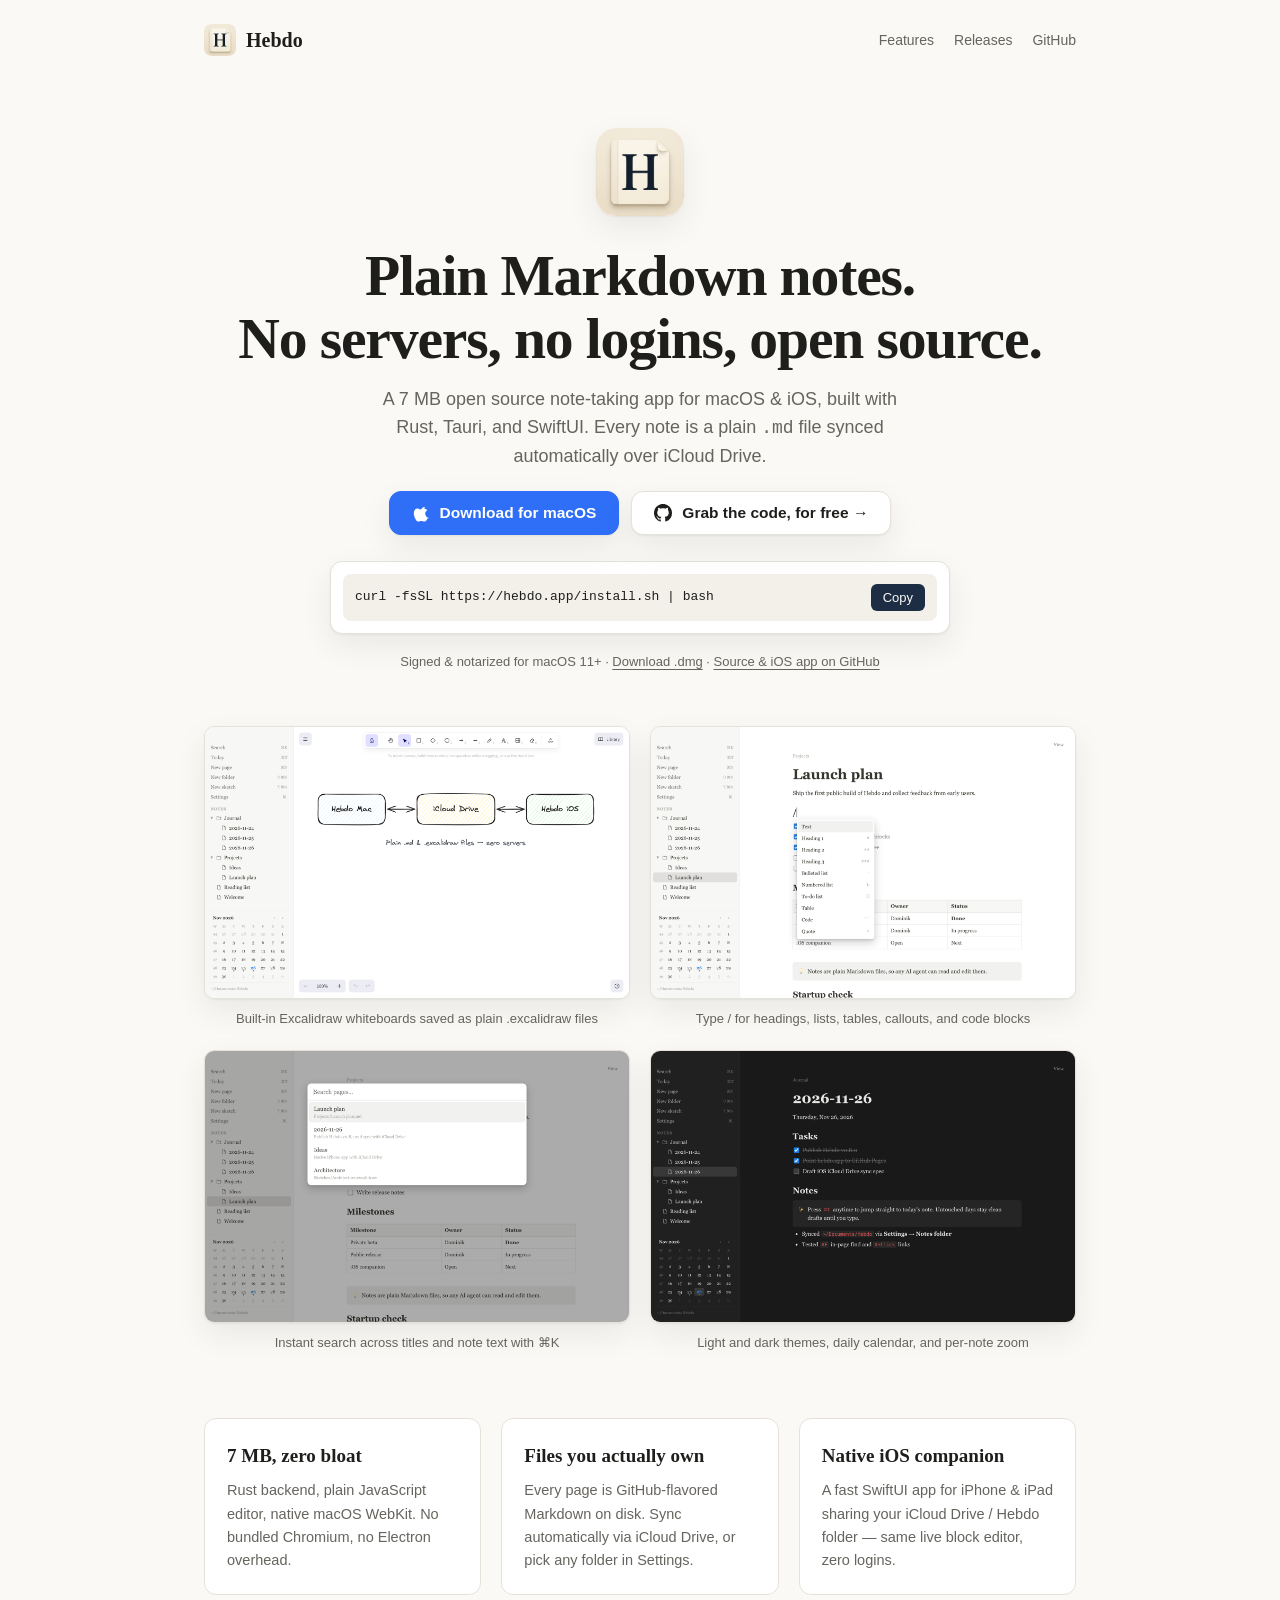
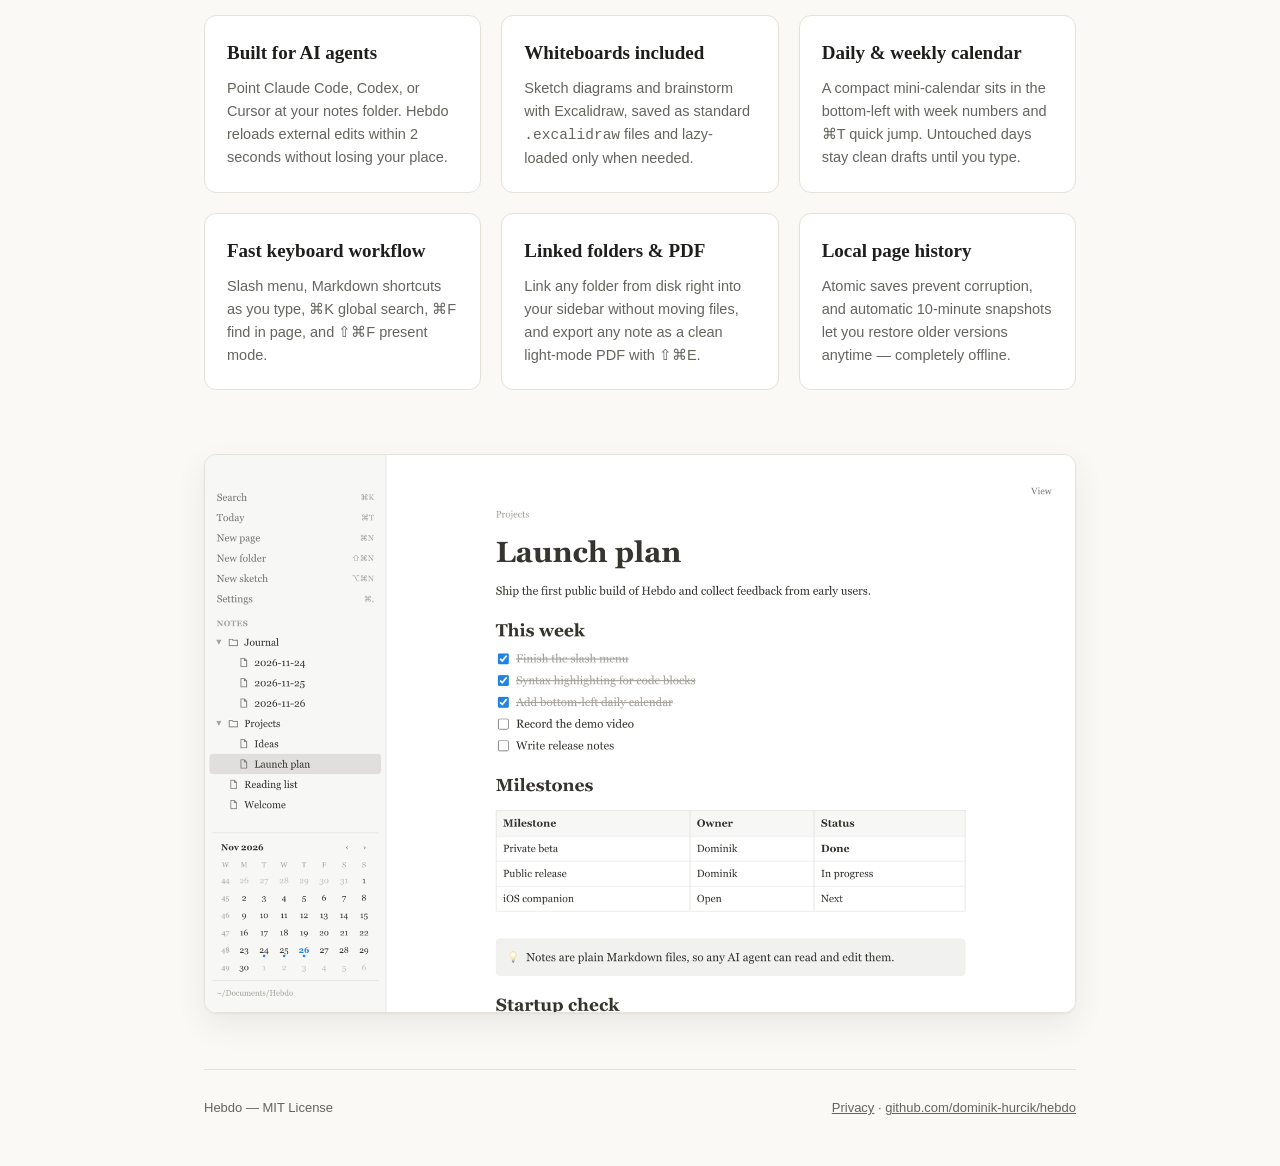
==== commit 67c88444: "Add primary 'Download for macOS' button above terminal install command" ====
--- a/docs/index.html
+++ b/docs/index.html
@@ -71,17 +71,27 @@
       max-width: 560px; margin: 0 auto 20px;
       font-size: 18px; color: var(--muted); line-height: 1.55;
     }
-    .gh-pill {
+    .cta-row {
+      display: flex; flex-wrap: wrap; align-items: center; justify-content: center;
+      gap: 12px; margin: 6px auto 26px;
+    }
+    .dl-btn, .gh-pill {
       display: inline-flex; align-items: center; gap: 10px;
-      margin: 4px auto 26px; padding: 11px 22px;
-      border-radius: 999px; border: 1px solid var(--border);
-      background: var(--surface); color: var(--text);
+      padding: 12px 22px; border-radius: 12px;
       text-decoration: none; font: 600 15.5px var(--sans);
       box-shadow: var(--shadow);
-      transition: transform 0.12s ease, border-color 0.12s ease;
+      transition: transform 0.12s ease, opacity 0.12s ease, border-color 0.12s ease;
+    }
+    .dl-btn {
+      background: #2f6ef7; color: #ffffff; border: 1px solid #2f6ef7;
+    }
+    .dl-btn:hover { opacity: 0.92; transform: translateY(-1px); }
+    .gh-pill {
+      border: 1px solid var(--border);
+      background: var(--surface); color: var(--text);
     }
     .gh-pill:hover { border-color: var(--muted); transform: translateY(-1px); }
-    .gh-pill svg { width: 19px; height: 19px; fill: currentColor; }
+    .dl-btn svg, .gh-pill svg { width: 18px; height: 18px; fill: currentColor; }
 
     .install-card {
       max-width: 620px; margin: 0 auto 18px;
@@ -172,10 +182,16 @@
         Every note is a plain <code>.md</code> file synced automatically over iCloud Drive.
       </p>
 
-      <a class="gh-pill" href="https://github.com/dominik-hurcik/hebdo">
-        <svg viewBox="0 0 16 16" aria-hidden="true"><path d="M8 0C3.58 0 0 3.58 0 8c0 3.54 2.29 6.53 5.47 7.59.4.07.55-.17.55-.38 0-.19-.01-.82-.01-1.49-2.01.37-2.53-.49-2.69-.94-.09-.23-.48-.94-.82-1.13-.28-.15-.68-.52-.01-.53.63-.01 1.08.58 1.23.82.72 1.21 1.87.87 2.33.66.07-.52.28-.87.51-1.07-1.78-.2-3.64-.89-3.64-3.95 0-.87.31-1.59.82-2.15-.08-.2-.36-1.02.08-2.12 0 0 .67-.21 2.2.82.64-.18 1.32-.27 2-.27.68 0 1.36.09 2 .27 1.53-1.04 2.2-.82 2.2-.82.44 1.1.16 1.92.08 2.12.51.56.82 1.27.82 2.15 0 3.07-1.87 3.75-3.65 3.95.29.25.54.73.54 1.48 0 1.07-.01 1.93-.01 2.2 0 .21.15.46.55.38A8.01 8.01 0 0 0 16 8c0-4.42-3.58-8-8-8z"/></svg>
-        Grab the code, for free →
-      </a>
+      <div class="cta-row">
+        <a class="dl-btn" href="https://github.com/dominik-hurcik/hebdo/releases/latest/download/Hebdo.dmg">
+          <svg viewBox="0 0 170 170" aria-hidden="true"><path d="M150.37 130.25c-2.45 5.66-5.35 10.87-8.71 15.66-4.58 6.53-8.33 11.05-11.22 13.56-4.48 4.12-9.28 6.23-14.42 6.35-3.69 0-8.14-1.05-13.32-3.18-5.19-2.12-9.97-3.17-14.34-3.17-4.58 0-9.49 1.05-14.75 3.17-5.26 2.13-9.5 3.24-12.74 3.35-4.35.13-9.13-1.9-14.34-6.08-3.69-3.03-7.61-7.82-11.77-14.37-5.03-7.88-9.16-16.95-12.39-27.2-3.46-11.03-5.19-21.66-5.19-31.9 0-12.01 3.02-22.25 9.07-30.72 6.04-8.47 13.8-12.82 23.27-13.06 4.58 0 10.05 1.4 16.4 4.19 6.36 2.8 10.44 4.21 12.24 4.21 1.34 0 5.87-1.65 13.59-4.94 7.72-3.29 14.23-4.66 19.53-4.13 14.43 1.16 25.27 6.84 32.54 17.04-12.88 7.82-19.2 18.78-18.98 32.87.22 10.97 4.24 20.1 12.05 27.39 5.54 5.24 11.98 8.39 19.33 9.46-1.56 4.7-3.39 9.21-5.49 13.53zM119.22 31.15c0 8.54-3.12 16.53-9.36 23.96-7.53 8.8-16.64 13.88-26.52 13.08-.13-1.02-.2-2.09-.2-3.22 0-8.19 3.56-16.96 10.67-25.03 3.4-3.9 7.72-7.14 12.95-9.73 5.23-2.59 10.17-4.02 14.82-4.29.15 1.77.22 3.52.22 5.23z"/></svg>
+          Download for macOS
+        </a>
+        <a class="gh-pill" href="https://github.com/dominik-hurcik/hebdo">
+          <svg viewBox="0 0 16 16" aria-hidden="true"><path d="M8 0C3.58 0 0 3.58 0 8c0 3.54 2.29 6.53 5.47 7.59.4.07.55-.17.55-.38 0-.19-.01-.82-.01-1.49-2.01.37-2.53-.49-2.69-.94-.09-.23-.48-.94-.82-1.13-.28-.15-.68-.52-.01-.53.63-.01 1.08.58 1.23.82.72 1.21 1.87.87 2.33.66.07-.52.28-.87.51-1.07-1.78-.2-3.64-.89-3.64-3.95 0-.87.31-1.59.82-2.15-.08-.2-.36-1.02.08-2.12 0 0 .67-.21 2.2.82.64-.18 1.32-.27 2-.27.68 0 1.36.09 2 .27 1.53-1.04 2.2-.82 2.2-.82.44 1.1.16 1.92.08 2.12.51.56.82 1.27.82 2.15 0 3.07-1.87 3.75-3.65 3.95.29.25.54.73.54 1.48 0 1.07-.01 1.93-.01 2.2 0 .21.15.46.55.38A8.01 8.01 0 0 0 16 8c0-4.42-3.58-8-8-8z"/></svg>
+          Grab the code, for free →
+        </a>
+      </div>
 
       <div class="install-card">
         <div class="cmd-row">
